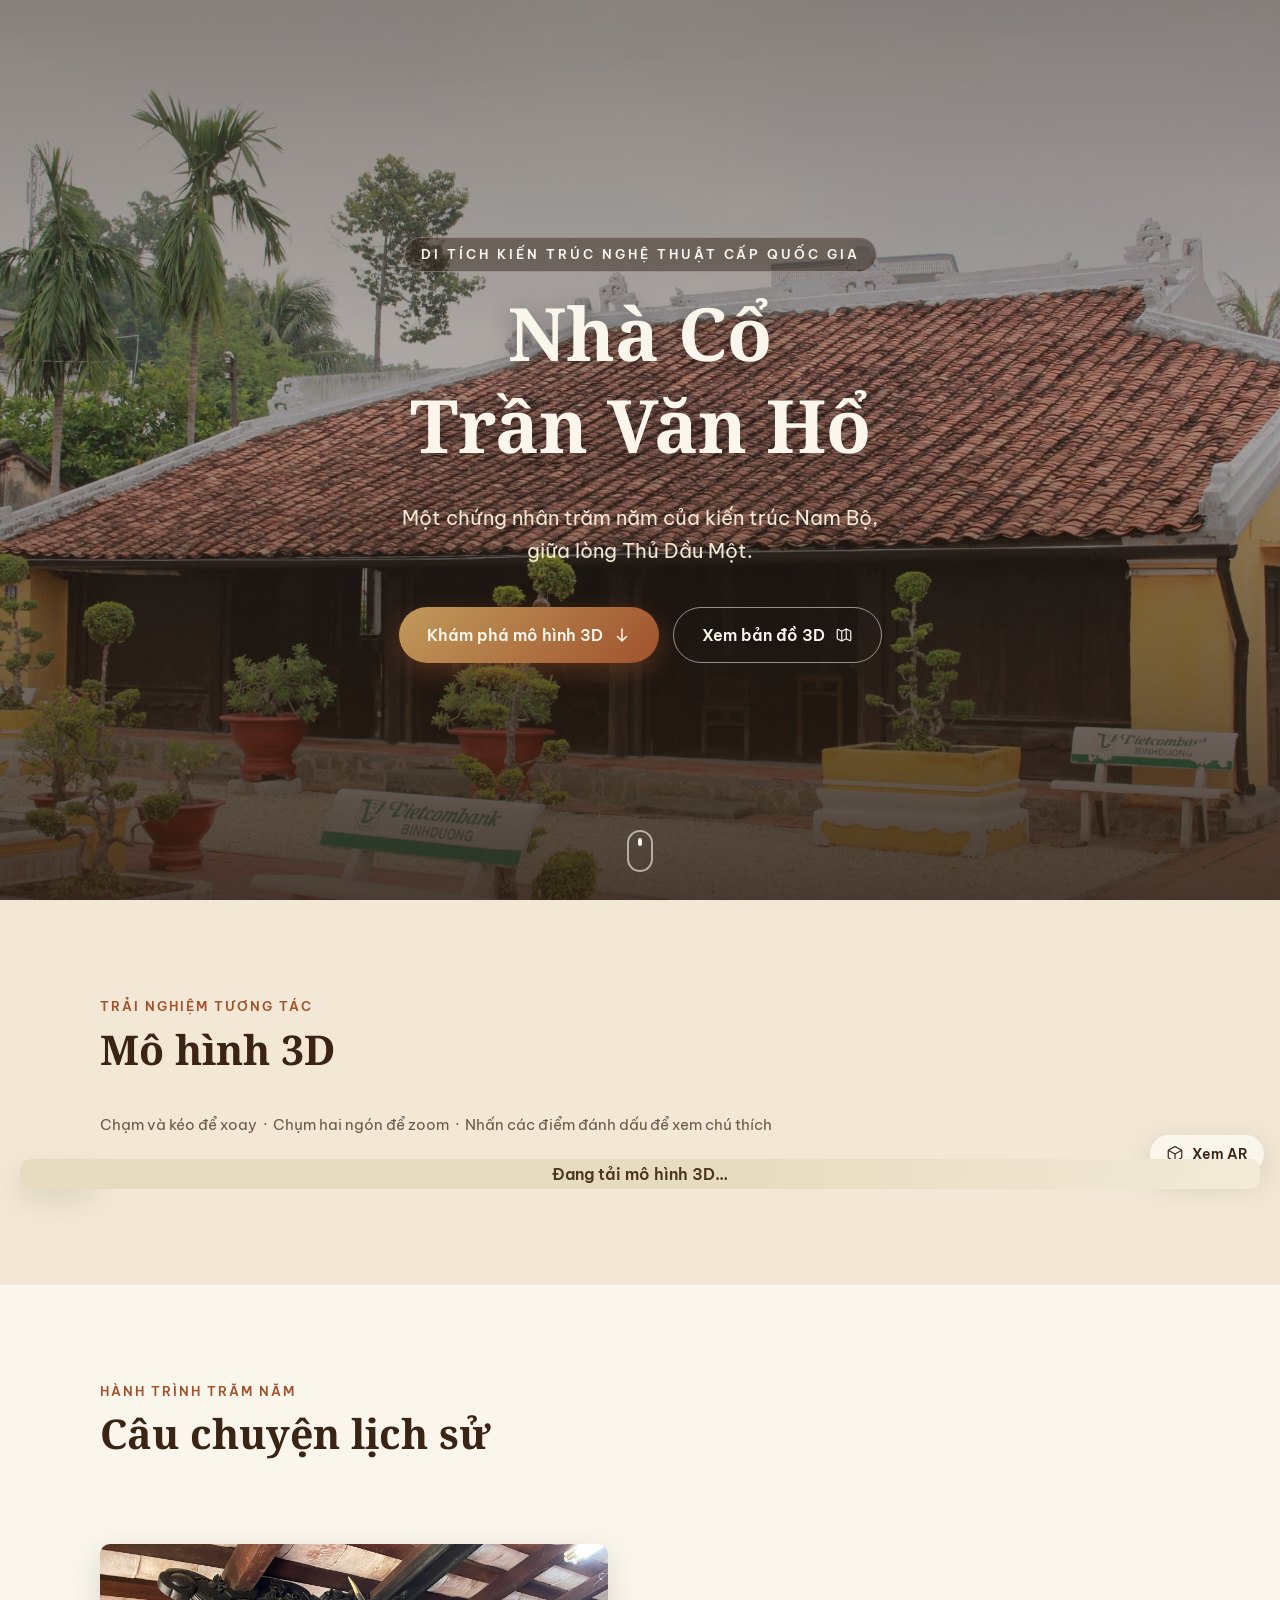
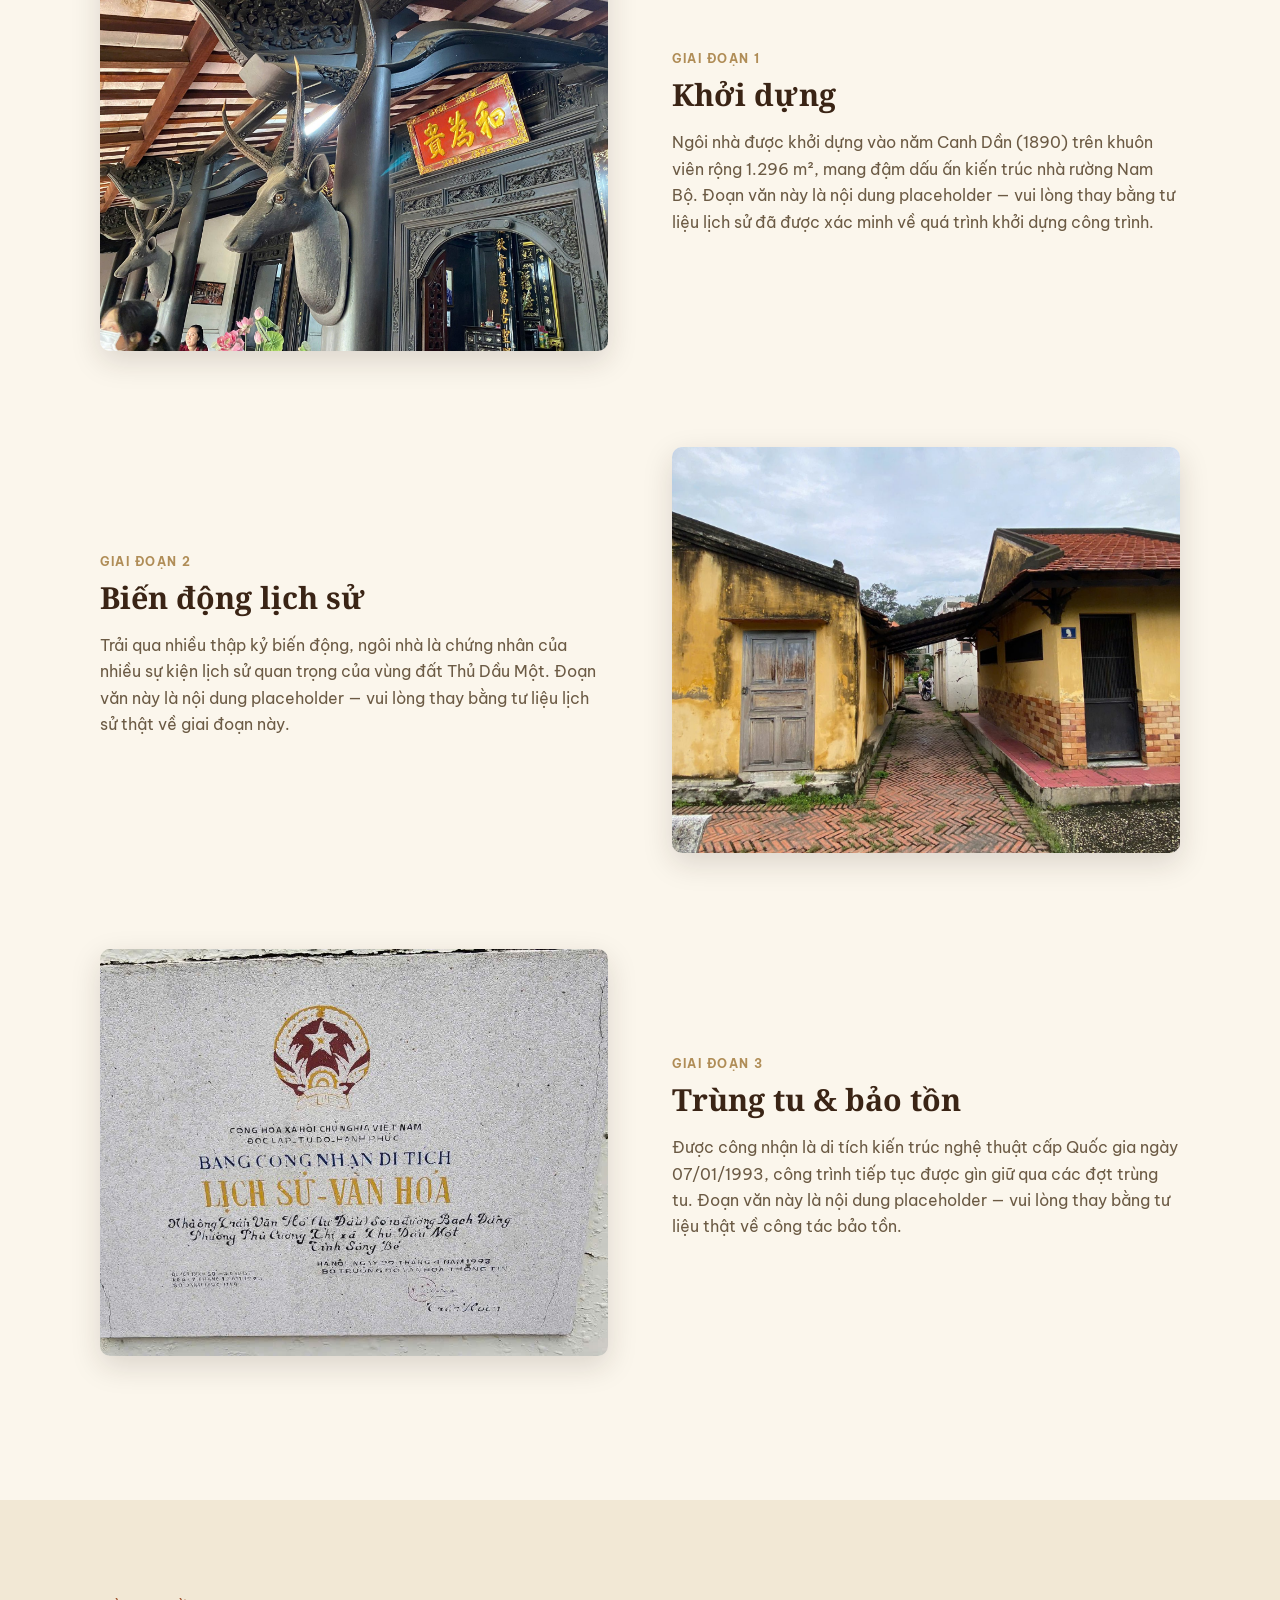
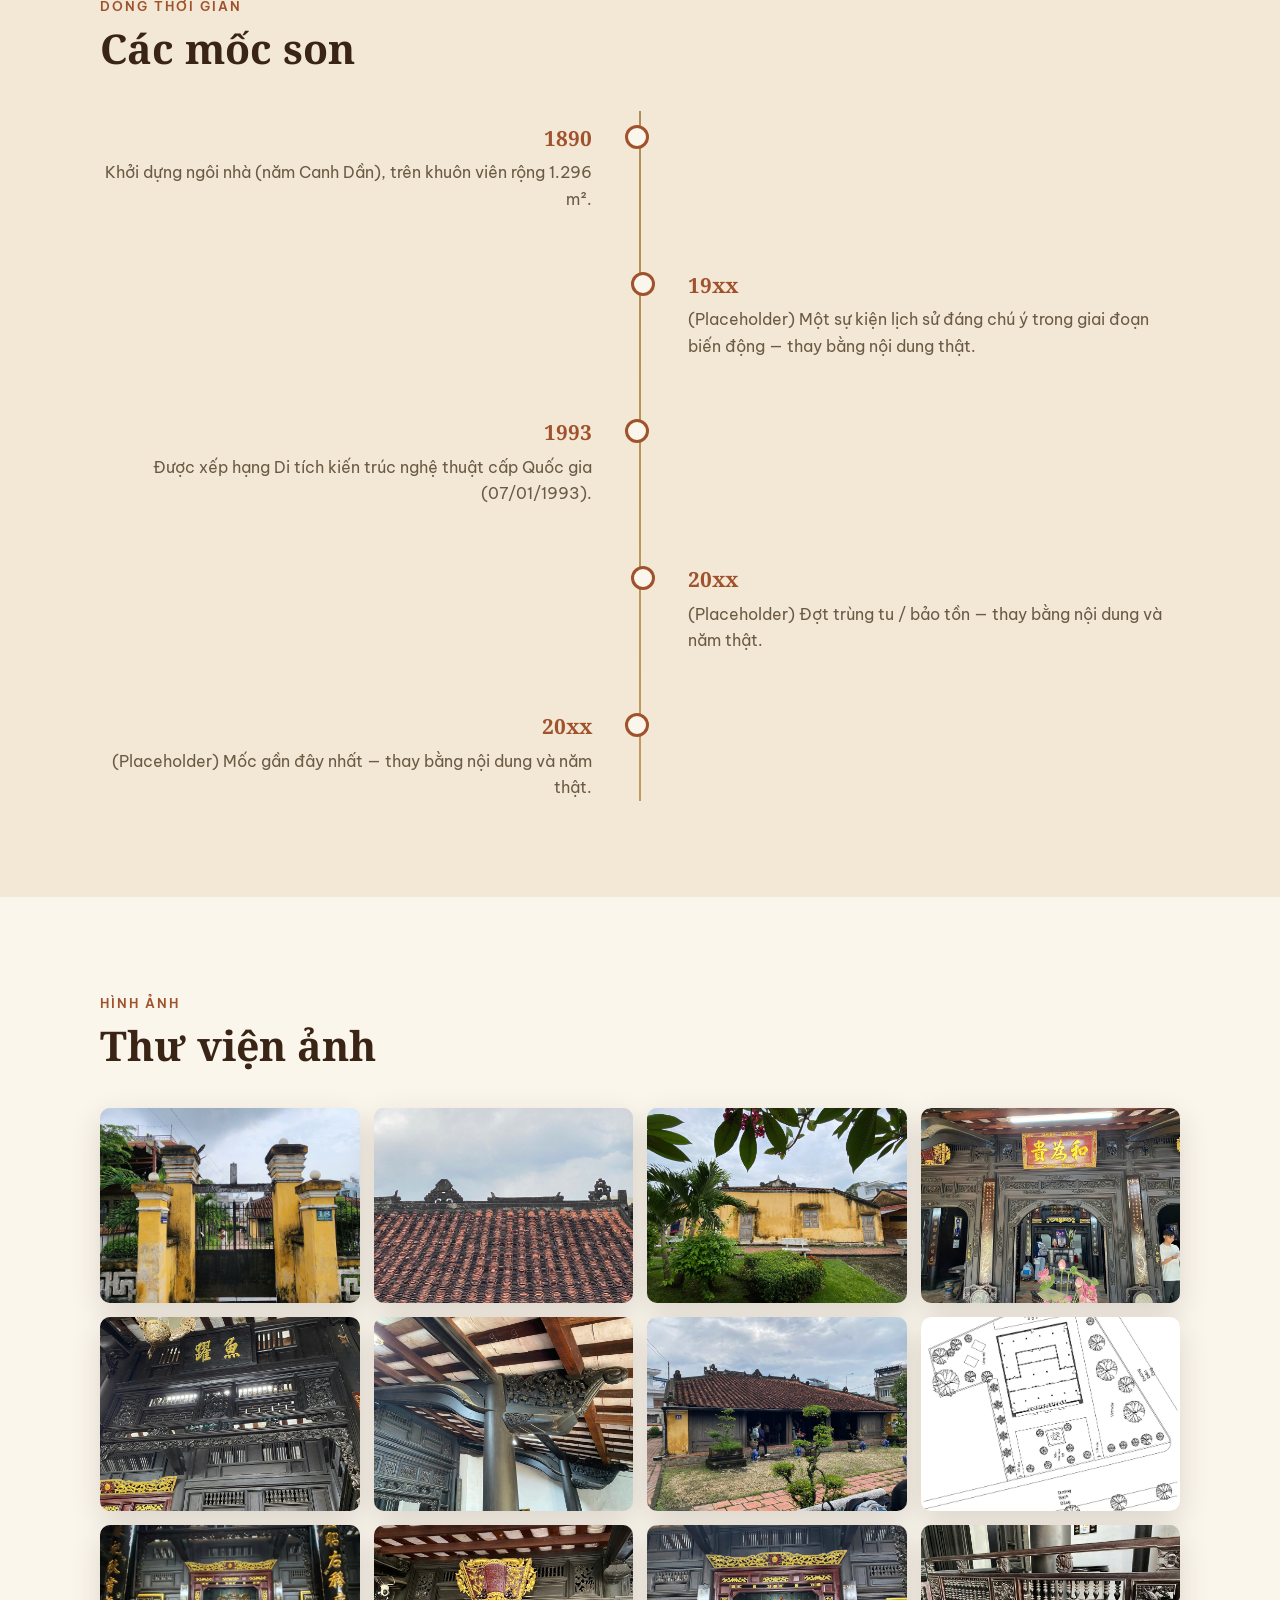
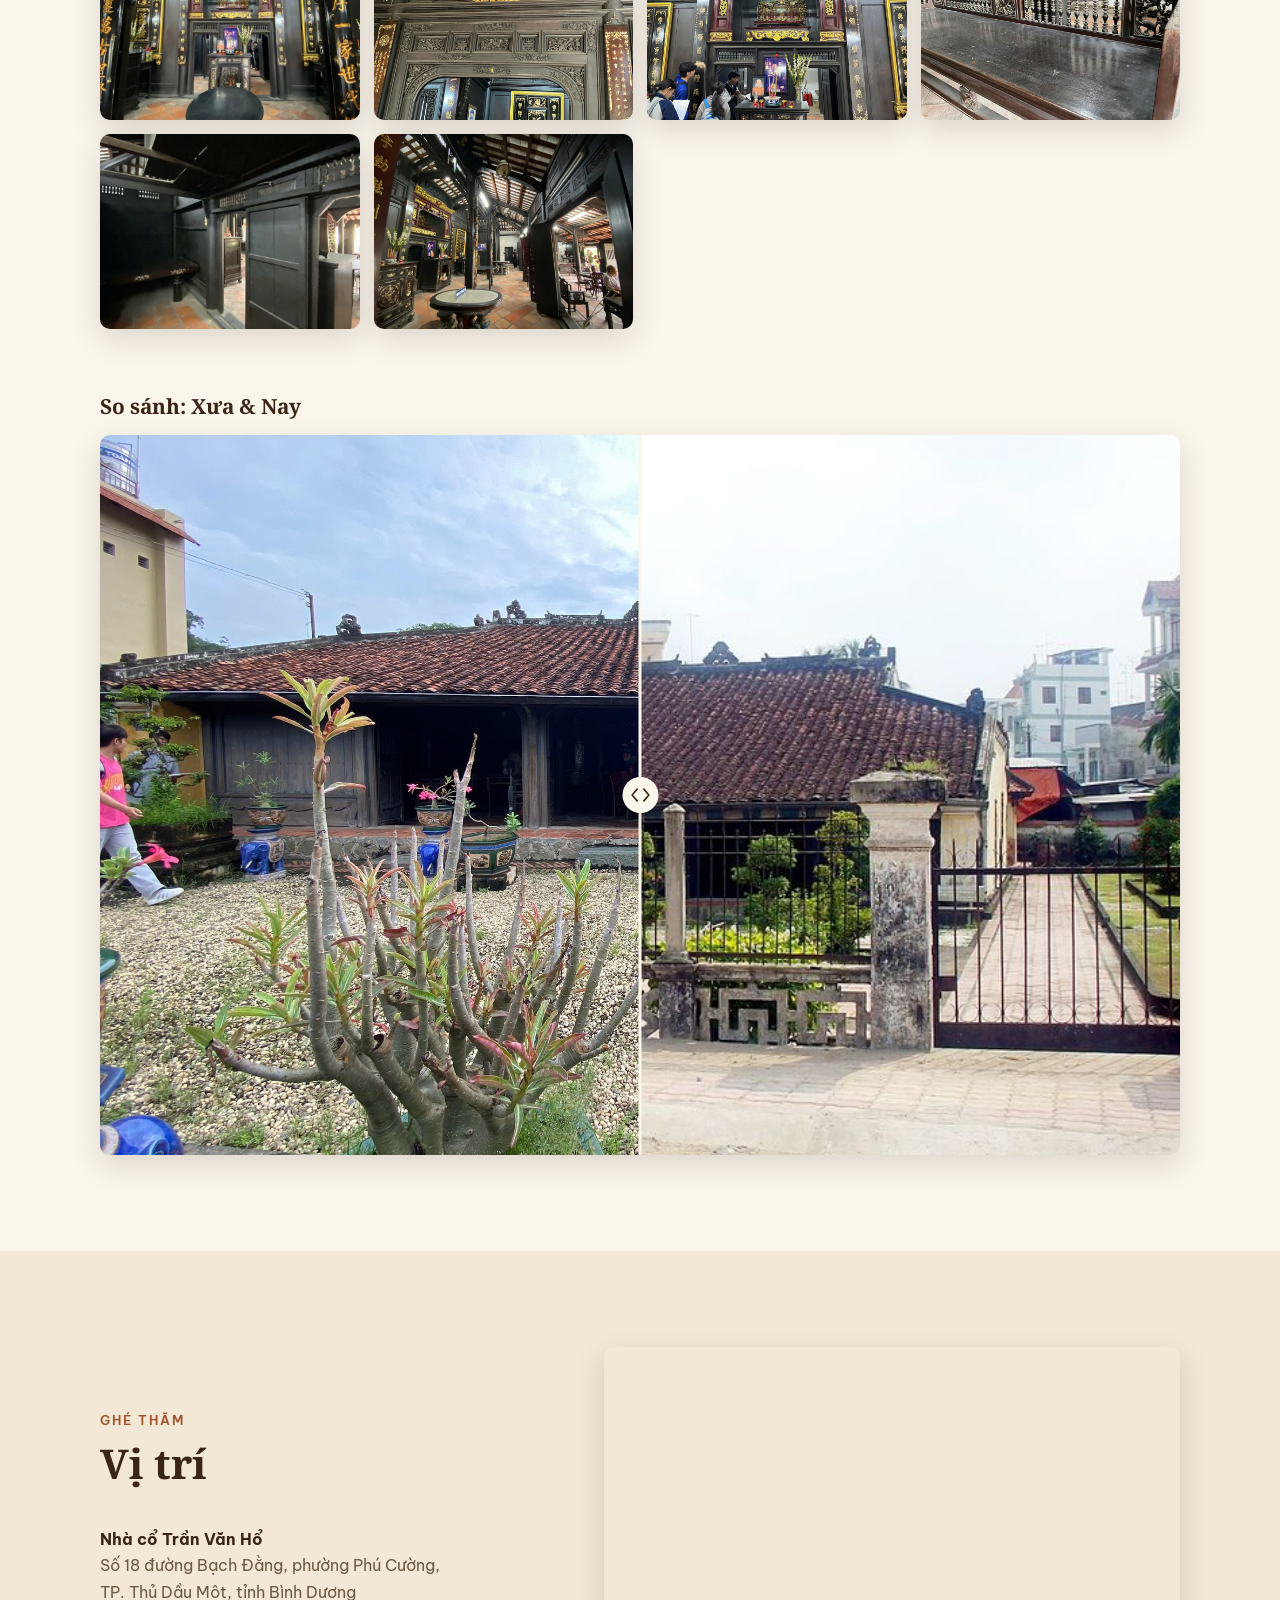
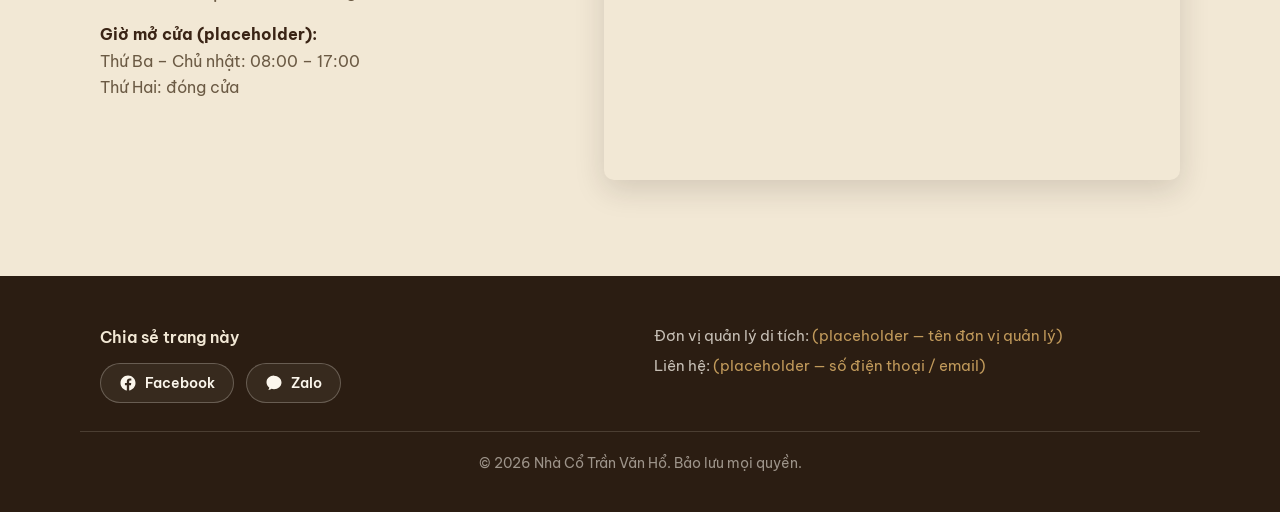
==== index.html @ 41ceac45 "Add Nhà Cổ Trần Văn Hổ 3D site: storytelling page + gxu-campus-3d-style 3D map - index.html: existin" ====
<!DOCTYPE html>
<html lang="vi">
<head>
<meta charset="UTF-8" />
<meta name="viewport" content="width=device-width, initial-scale=1.0, viewport-fit=cover" />
<title>Nhà Cổ Trần Văn Hổ — Di sản trăm năm</title>
<!-- TODO: viết lại mô tả SEO/OG cho đúng nội dung cuối cùng của trang -->
<meta name="description" content="Khám phá Nhà cổ ông Trần Văn Hổ qua mô hình 3D tương tác và hành trình lịch sử trăm năm." />
<meta property="og:title" content="Nhà Cổ Trần Văn Hổ — Di sản trăm năm" />
<meta property="og:description" content="Mô hình 3D tương tác và câu chuyện lịch sử của một di tích kiến trúc Nam Bộ." />
<!-- TODO: thay bằng ảnh chia sẻ (og:image) thật khi có -->

<link rel="preconnect" href="https://fonts.googleapis.com" />
<link rel="preconnect" href="https://fonts.gstatic.com" crossorigin />
<link href="https://fonts.googleapis.com/css2?family=Noto+Serif:wght@500;600;700&family=Be+Vietnam+Pro:wght@400;500;600;700&display=swap" rel="stylesheet" />

<link rel="stylesheet" href="https://unpkg.com/aos@2.3.4/dist/aos.css" />
<link rel="stylesheet" href="style.css" />
</head>
<body>

<!-- ============ 1. HERO ============ -->
<header class="hero" id="hero">
  <div class="hero__bg" style="background-image:url('assets/hero-bg.jpg')"></div>
  <div class="hero__overlay"></div>
  <div class="hero__content">
    <p class="hero__eyebrow">Di tích kiến trúc nghệ thuật cấp Quốc gia</p>
    <!-- Tên công trình: đã xác nhận theo hồ sơ (binhduong.gov.vn) -->
    <h1 class="hero__title">Nhà Cổ<br />Trần Văn Hổ</h1>
    <!-- TODO: thay bằng tagline chính thức, 1 câu ngắn -->
    <p class="hero__tagline">Một chứng nhân trăm năm của kiến trúc Nam Bộ,<br />giữa lòng Thủ Dầu Một.</p>
    <div class="hero__cta-row">
      <a href="#model-section" class="btn btn--primary hero__cta">
        <span>Khám phá mô hình 3D</span>
        <svg width="18" height="18" viewBox="0 0 24 24" fill="none" aria-hidden="true"><path d="M12 4v16m0 0l-6-6m6 6l6-6" stroke="currentColor" stroke-width="2" stroke-linecap="round" stroke-linejoin="round" /></svg>
      </a>
      <a href="map.html" class="btn btn--outline hero__cta">
        <span>Xem bản đồ 3D</span>
        <svg width="18" height="18" viewBox="0 0 24 24" fill="none" aria-hidden="true"><path d="M9 20l-5.447-2.724A1 1 0 013 16.382V5.618a1 1 0 011.447-.894L9 7m0 13l6-3m-6 3V7m6 10l4.553 2.276A1 1 0 0021 18.382V7.618a1 1 0 00-.553-.894L15 4m0 13V4m0 0L9 7" stroke="currentColor" stroke-width="1.6" stroke-linecap="round" stroke-linejoin="round" /></svg>
      </a>
    </div>
  </div>
  <a href="#model-section" class="hero__scroll-hint" aria-label="Cuộn xuống">
    <span></span>
  </a>
</header>

<!-- ============ 2. MÔ HÌNH 3D TƯƠNG TÁC ============ -->
<section class="section model-section" id="model-section">
  <div class="container">
    <p class="section__eyebrow" data-aos="fade-up">Trải nghiệm tương tác</p>
    <h2 class="section__title" data-aos="fade-up">Mô hình 3D</h2>
    <p class="model-section__hint" data-aos="fade-up">
      Chạm và kéo để xoay &nbsp;·&nbsp; Chụm hai ngón để zoom &nbsp;·&nbsp; Nhấn các điểm đánh dấu để xem chú thích
    </p>
  </div>

  <div class="model-viewer-wrap" data-aos="fade-up">
    <model-viewer
      id="house-model"
      class="model-viewer"
      src="3DNhaCo.glb"
      alt="Mô hình 3D Nhà cổ Trần Văn Hổ"
      camera-controls
      touch-action="pan-y"
      auto-rotate
      auto-rotate-delay="1500"
      rotation-per-second="12deg"
      interaction-prompt="none"
      shadow-intensity="1"
      exposure="1"
      ar
      ar-modes="webxr scene-viewer quick-look"
      ar-scale="auto"
      camera-orbit="35deg 70deg auto"
      min-camera-orbit="auto 10deg auto"
      max-camera-orbit="auto 100deg auto"
    >
      <!-- Nút AR hiện sẵn của model-viewer -->
      <button slot="ar-button" class="ar-button">
        <svg width="18" height="18" viewBox="0 0 24 24" fill="none" aria-hidden="true"><path d="M12 2l9 5v10l-9 5-9-5V7l9-5z" stroke="currentColor" stroke-width="1.6" stroke-linejoin="round" /><path d="M3 7l9 5 9-5M12 22V12" stroke="currentColor" stroke-width="1.6" stroke-linejoin="round" /></svg>
        Xem AR
      </button>

      <!--
        HOTSPOT MẪU — dữ liệu placeholder, có thể thêm/bớt/sửa thoải mái.
        data-position / data-normal: toạ độ (x y z, đơn vị mét) đã ước lượng lại cho
        khớp với mô hình 3DNhaCo.glb hiện tại (cổng + nhà + sân vườn, gốc toạ độ giữ
        nguyên như khi xuất từ NHA ONG TRAN VAN HO.obj). Vẫn chỉ là ước lượng theo mắt
        thường — TODO: mở site, bấm thử từng hotspot, tinh chỉnh lại vài chục cm nếu
        chưa nằm đúng ngay trên cổng/mái/sân.
        Nội dung chú thích trong mỗi <div class="hotspot-annotation"> vẫn là placeholder.
      -->
      <button class="hotspot" slot="hotspot-1" data-position="6m 2.4m 1m" data-normal="0m 0.3m 1m" data-visibility-attribute="visible" aria-label="Điểm đánh dấu: Cổng chính">
        <span class="hotspot__dot"></span>
        <div class="hotspot-annotation">
          <strong>Cổng chính</strong>
          <p><!-- TODO: thay nội dung lịch sử/kiến trúc thật cho hotspot này -->Nội dung placeholder — mô tả về cổng chính sẽ được cập nhật tại đây.</p>
        </div>
      </button>

      <button class="hotspot" slot="hotspot-2" data-position="22m 5.3m -20m" data-normal="0m 1m 0m" data-visibility-attribute="visible" aria-label="Điểm đánh dấu: Mái ngói">
        <span class="hotspot__dot"></span>
        <div class="hotspot-annotation">
          <strong>Mái ngói</strong>
          <p><!-- TODO: thay nội dung lịch sử/kiến trúc thật cho hotspot này -->Nội dung placeholder — mô tả về kết cấu mái ngói sẽ được cập nhật tại đây.</p>
        </div>
      </button>

      <button class="hotspot" slot="hotspot-3" data-position="16m 0.3m -6m" data-normal="0m 1m 0m" data-visibility-attribute="visible" aria-label="Điểm đánh dấu: Sân trong">
        <span class="hotspot__dot"></span>
        <div class="hotspot-annotation">
          <strong>Sân trong</strong>
          <p><!-- TODO: thay nội dung lịch sử/kiến trúc thật cho hotspot này -->Nội dung placeholder — mô tả về sân trong sẽ được cập nhật tại đây.</p>
        </div>
      </button>
    </model-viewer>

    <!-- Loading skeleton, ẩn đi khi model-viewer bắn sự kiện 'load' (xử lý trong script.js) -->
    <div class="model-skeleton" id="model-skeleton" aria-hidden="true">
      <div class="model-skeleton__shimmer"></div>
      <p class="model-skeleton__label">Đang tải mô hình 3D…</p>
    </div>
  </div>
</section>

<!-- ============ 3. CÂU CHUYỆN LỊCH SỬ ============ -->
<section class="section story-section" id="story">
  <div class="container">
    <p class="section__eyebrow" data-aos="fade-up">Hành trình trăm năm</p>
    <h2 class="section__title" data-aos="fade-up">Câu chuyện lịch sử</h2>
  </div>

  <div class="story-block container" data-aos="fade-right">
    <div class="story-block__media">
      <img src="assets/story-1.jpg" alt="Chi tiết chạm khắc gỗ cổ và kết cấu mái trong nhà" loading="lazy" />
    </div>
    <div class="story-block__text">
      <span class="story-block__tag">Giai đoạn 1</span>
      <h3>Khởi dựng</h3>
      <!-- TODO: thay bằng nội dung lịch sử thật (năm khởi công, người xây dựng, bối cảnh...) -->
      <p>
        Ngôi nhà được khởi dựng vào năm Canh Dần (1890) trên khuôn viên rộng 1.296 m²,
        mang đậm dấu ấn kiến trúc nhà rường Nam Bộ. Đoạn văn này là nội dung placeholder —
        vui lòng thay bằng tư liệu lịch sử đã được xác minh về quá trình khởi dựng công trình.
      </p>
    </div>
  </div>

  <div class="story-block story-block--reverse container" data-aos="fade-left">
    <div class="story-block__media">
      <img src="assets/story-2.jpg" alt="Dấu vết thời gian trên tường và lối đi cũ của công trình" loading="lazy" />
    </div>
    <div class="story-block__text">
      <span class="story-block__tag">Giai đoạn 2</span>
      <h3>Biến động lịch sử</h3>
      <!-- TODO: thay bằng nội dung lịch sử thật (chiến tranh, đổi chủ, hư hại...) -->
      <p>
        Trải qua nhiều thập kỷ biến động, ngôi nhà là chứng nhân của nhiều sự kiện lịch sử
        quan trọng của vùng đất Thủ Dầu Một. Đoạn văn này là nội dung placeholder — vui lòng
        thay bằng tư liệu lịch sử thật về giai đoạn này.
      </p>
    </div>
  </div>

  <div class="story-block container" data-aos="fade-right">
    <div class="story-block__media">
      <img src="assets/story-3.jpg" alt="Bảng công nhận Di tích kiến trúc nghệ thuật cấp Quốc gia" loading="lazy" />
    </div>
    <div class="story-block__text">
      <span class="story-block__tag">Giai đoạn 3</span>
      <h3>Trùng tu &amp; bảo tồn</h3>
      <!-- TODO: thay bằng nội dung lịch sử thật (năm xếp hạng di tích, các đợt trùng tu...) -->
      <p>
        Được công nhận là di tích kiến trúc nghệ thuật cấp Quốc gia ngày 07/01/1993, công
        trình tiếp tục được gìn giữ qua các đợt trùng tu. Đoạn văn này là nội dung
        placeholder — vui lòng thay bằng tư liệu thật về công tác bảo tồn.
      </p>
    </div>
  </div>
</section>

<!-- ============ 4. TIMELINE ============ -->
<section class="section timeline-section" id="timeline">
  <div class="container">
    <p class="section__eyebrow" data-aos="fade-up">Dòng thời gian</p>
    <h2 class="section__title" data-aos="fade-up">Các mốc son</h2>
  </div>
  <!-- Nội dung được render động từ mảng TIMELINE_DATA trong script.js -->
  <div class="timeline container" id="timeline-list"></div>
</section>

<!-- ============ 5. THƯ VIỆN ẢNH ============ -->
<section class="section gallery-section" id="gallery">
  <div class="container">
    <p class="section__eyebrow" data-aos="fade-up">Hình ảnh</p>
    <h2 class="section__title" data-aos="fade-up">Thư viện ảnh</h2>

    <div class="gallery-grid" id="gallery-grid" data-aos="fade-up">
      <button class="gallery-item" data-full="assets/gallery-1.jpg"><img src="assets/gallery-1.jpg" alt="Cổng chính, số nhà 18 đường Bạch Đằng" loading="lazy" /></button>
      <button class="gallery-item" data-full="assets/gallery-2.jpg"><img src="assets/gallery-2.jpg" alt="Mái ngói và hoa văn đầu đao" loading="lazy" /></button>
      <button class="gallery-item" data-full="assets/gallery-3.jpg"><img src="assets/gallery-3.jpg" alt="Sân trong và mặt hông ngôi nhà" loading="lazy" /></button>
      <button class="gallery-item" data-full="assets/gallery-4.jpg"><img src="assets/gallery-4.jpg" alt="Cửa vào gian thờ chạm khắc gỗ" loading="lazy" /></button>
      <button class="gallery-item" data-full="assets/gallery-5.jpg"><img src="assets/gallery-5.jpg" alt="Chi tiết chạm khắc và hoành phi" loading="lazy" /></button>
      <button class="gallery-item" data-full="assets/gallery-6.jpg"><img src="assets/gallery-6.jpg" alt="Cột và kèo gỗ chạm khắc" loading="lazy" /></button>
      <button class="gallery-item" data-full="assets/gallery-7.jpg"><img src="assets/gallery-7.jpg" alt="Toàn cảnh mặt tiền công trình" loading="lazy" /></button>
      <button class="gallery-item" data-full="assets/gallery-8.jpg"><img src="assets/gallery-8.jpg" alt="Bản vẽ phục dựng mặt bằng khuôn viên" loading="lazy" /></button>
      <button class="gallery-item" data-full="assets/gallery-9.jpg"><img src="assets/gallery-9.jpg" alt="Bàn thờ chính tại gian thờ" loading="lazy" /></button>
      <button class="gallery-item" data-full="assets/gallery-10.jpg"><img src="assets/gallery-10.jpg" alt="Hoành phi sơn son thếp vàng" loading="lazy" /></button>
      <button class="gallery-item" data-full="assets/gallery-11.jpg"><img src="assets/gallery-11.jpg" alt="Không gian thờ cúng trong nhà" loading="lazy" /></button>
      <button class="gallery-item" data-full="assets/gallery-12.jpg"><img src="assets/gallery-12.jpg" alt="Phản gỗ chạm khắc tại gian tiếp khách" loading="lazy" /></button>
      <button class="gallery-item" data-full="assets/gallery-13.jpg"><img src="assets/gallery-13.jpg" alt="Vách ngăn gỗ khu buồng ngủ" loading="lazy" /></button>
      <button class="gallery-item" data-full="assets/gallery-14.jpg"><img src="assets/gallery-14.jpg" alt="Không gian sinh hoạt gia đình" loading="lazy" /></button>
    </div>

    <!-- Ảnh xưa: chụp từ cổng ngoài đường; ảnh nay: chụp từ trong sân — không cùng góc,
         nhưng để ảnh thật thay vì placeholder. TODO: chụp lại ảnh "nay" đúng góc với ảnh "xưa"
         nếu muốn hiệu ứng so sánh chuẩn hơn. -->
    <div class="compare" data-aos="fade-up">
      <h3 class="compare__title">So sánh: Xưa &amp; Nay</h3>
      <div class="compare__frame" id="compare-frame">
        <img class="compare__img compare__img--before" src="assets/compare-old.jpg" alt="Ảnh nhà cổ Trần Văn Hổ chụp từ cổng ngoài đường" />
        <div class="compare__after" id="compare-after">
          <img class="compare__img compare__img--after" src="assets/compare-new.jpg" alt="Ảnh hiện trạng chụp từ trong sân" />
        </div>
        <input type="range" min="0" max="100" value="50" class="compare__range" id="compare-range" aria-label="Kéo để so sánh ảnh xưa và nay" />
        <div class="compare__handle" id="compare-handle" aria-hidden="true">
          <svg width="16" height="16" viewBox="0 0 24 24" fill="none"><path d="M8 5l-6 7 6 7M16 5l6 7-6 7" stroke="currentColor" stroke-width="2" stroke-linecap="round" stroke-linejoin="round" /></svg>
        </div>
      </div>
    </div>
  </div>
</section>

<!-- Lightbox cho thư viện ảnh -->
<div class="lightbox" id="lightbox" aria-hidden="true">
  <button class="lightbox__close" id="lightbox-close" aria-label="Đóng">&times;</button>
  <button class="lightbox__nav lightbox__nav--prev" id="lightbox-prev" aria-label="Ảnh trước">&#10094;</button>
  <img class="lightbox__img" id="lightbox-img" src="" alt="" />
  <button class="lightbox__nav lightbox__nav--next" id="lightbox-next" aria-label="Ảnh sau">&#10095;</button>
</div>

<!-- ============ 6. VỊ TRÍ ============ -->
<section class="section location-section" id="location">
  <div class="container location-grid">
    <div data-aos="fade-right">
      <p class="section__eyebrow">Ghé thăm</p>
      <h2 class="section__title">Vị trí</h2>
      <!-- Địa chỉ theo hồ sơ di tích (binhduong.gov.vn); toạ độ bản đồ bên dưới là ước lượng -->
      <p class="location-address">
        <strong>Nhà cổ Trần Văn Hổ</strong><br />
        Số 18 đường Bạch Đằng, phường Phú Cường,<br />
        TP. Thủ Dầu Một, tỉnh Bình Dương
      </p>
      <!-- TODO: thay giờ mở cửa placeholder bằng thông tin thật -->
      <p class="location-hours">
        <strong>Giờ mở cửa (placeholder):</strong><br />
        Thứ Ba – Chủ nhật: 08:00 – 17:00<br />
        Thứ Hai: đóng cửa
      </p>
    </div>
    <div class="location-map" data-aos="fade-left">
      <!--
        TODO: toạ độ dưới đây chỉ là ước lượng theo địa chỉ (xem 3D_NhaCo/derived/NOTES.md).
        Thay bằng toạ độ chính xác (ví dụ lấy từ Google Maps: nhấp chuột phải trên bản đồ
        tại đúng vị trí công trình → sao chép toạ độ), rồi cập nhật lại src bên dưới.
      -->
      <iframe
        title="Bản đồ vị trí Nhà cổ Trần Văn Hổ"
        src="https://www.google.com/maps?q=S%E1%BB%91%2018%20%C4%91%C6%B0%E1%BB%9Dng%20B%E1%BA%A1ch%20%C4%90%E1%BA%B1ng%2C%20ph%C6%B0%E1%BB%9Dng%20Ph%C3%BA%20C%C6%B0%E1%BB%9Dng%2C%20Th%E1%BB%A7%20D%E1%BA%A7u%20M%E1%BB%99t%2C%20B%C3%ACnh%20D%C6%B0%C6%A1ng&output=embed"
        loading="lazy"
        referrerpolicy="no-referrer-when-downgrade"
      ></iframe>
    </div>
  </div>
</section>

<!-- ============ 7. FOOTER / CHIA SẺ ============ -->
<footer class="footer">
  <div class="container footer__grid">
    <div class="footer__share">
      <p class="footer__share-label">Chia sẻ trang này</p>
      <div class="share-buttons">
        <button class="share-btn share-btn--fb" id="share-fb" aria-label="Chia sẻ lên Facebook">
          <svg width="18" height="18" viewBox="0 0 24 24" fill="currentColor" aria-hidden="true"><path d="M22 12.06C22 6.5 17.52 2 12 2S2 6.5 2 12.06C2 17.08 5.66 21.23 10.44 22v-7.03H7.9v-2.91h2.54V9.85c0-2.5 1.49-3.89 3.77-3.89 1.09 0 2.23.2 2.23.2v2.46h-1.26c-1.24 0-1.63.77-1.63 1.56v1.88h2.78l-.44 2.91h-2.34V22C18.34 21.23 22 17.08 22 12.06Z"/></svg>
          Facebook
        </button>
        <button class="share-btn share-btn--zalo" id="share-zalo" aria-label="Chia sẻ lên Zalo">
          <svg width="18" height="18" viewBox="0 0 24 24" fill="currentColor" aria-hidden="true"><path d="M12 2C6.48 2 2 6.03 2 11c0 2.8 1.44 5.3 3.7 6.97-.12.98-.46 2.24-1.42 3.53 0 0 2.24-.24 4.4-1.7.98.3 2.04.46 3.32.46 5.52 0 10-4.03 10-9s-4.48-9-10-9Z"/></svg>
          Zalo
        </button>
      </div>
    </div>

    <div class="footer__info">
      <!-- TODO: thay bằng thông tin đơn vị quản lý di tích thật -->
      <p class="footer__org">Đơn vị quản lý di tích: <em>(placeholder — tên đơn vị quản lý)</em></p>
      <p class="footer__org">Liên hệ: <em>(placeholder — số điện thoại / email)</em></p>
    </div>
  </div>
  <div class="container footer__bottom">
    <p>&copy; <span id="footer-year"></span> Nhà Cổ Trần Văn Hổ. Bảo lưu mọi quyền.</p>
  </div>
</footer>

<script type="module" src="https://cdn.jsdelivr.net/npm/@google/model-viewer/dist/model-viewer.min.js"></script>
<script src="https://unpkg.com/aos@2.3.4/dist/aos.js"></script>
<script src="script.js"></script>
</body>
</html>
---- style.css ----
/* =========================================================
   Nhà Cổ Trần Văn Hổ — storytelling site
   Tông màu ấm/cổ điển: nâu đất, vàng đồng, be.
   ========================================================= */

:root {
  /* Bảng màu ấm — TODO: tinh chỉnh nếu có bộ nhận diện thương hiệu riêng của di tích */
  --earth-900: #2b1d12;
  --earth-800: #3a2415;
  --earth-700: #4a341c;
  --earth-600: #6b3f24;
  --terracotta: #a0522d;
  --bronze: #b08d57;
  --bronze-light: #c19a5b;
  --beige: #f2e8d5;
  --beige-dark: #e8dcc0;
  --cream: #fbf6ec;

  --ink: var(--earth-900);
  --text-muted: #6b5a44;

  --font-heading: 'Noto Serif', Georgia, 'Times New Roman', serif;
  --font-body: 'Be Vietnam Pro', 'Segoe UI', Arial, sans-serif;

  --container-w: 1120px;
  --radius: 10px;
  --shadow-soft: 0 10px 30px rgba(43, 29, 18, 0.15);
  --transition: 0.35s cubic-bezier(0.22, 1, 0.36, 1);
}

* {
  box-sizing: border-box;
}

html {
  scroll-behavior: smooth;
}

body {
  margin: 0;
  font-family: var(--font-body);
  color: var(--ink);
  background: var(--cream);
  line-height: 1.65;
  -webkit-font-smoothing: antialiased;
  overflow-x: hidden;
}

img {
  max-width: 100%;
  display: block;
}

h1, h2, h3, h4 {
  font-family: var(--font-heading);
  color: var(--earth-800);
  margin: 0 0 0.5em;
  line-height: 1.25;
}

p {
  margin: 0 0 1em;
}

a {
  color: inherit;
}

.container {
  width: 100%;
  max-width: var(--container-w);
  margin-inline: auto;
  padding-inline: 20px;
}

.section {
  padding-block: clamp(48px, 8vw, 96px);
}

.section__eyebrow {
  font-family: var(--font-body);
  text-transform: uppercase;
  letter-spacing: 2px;
  font-size: 0.8rem;
  font-weight: 600;
  color: var(--terracotta);
  margin-bottom: 0.5em;
}

.section__title {
  font-size: clamp(1.8rem, 3.2vw, 2.6rem);
  margin-bottom: 0.9em;
}

/* ---------- Buttons ---------- */
.btn {
  display: inline-flex;
  align-items: center;
  gap: 10px;
  padding: 14px 28px;
  border-radius: 999px;
  font-family: var(--font-body);
  font-weight: 600;
  font-size: 1rem;
  text-decoration: none;
  border: none;
  cursor: pointer;
  transition: transform var(--transition), box-shadow var(--transition), background var(--transition);
}

.btn--primary {
  background: linear-gradient(135deg, var(--bronze-light), var(--terracotta));
  color: var(--cream);
  box-shadow: 0 8px 24px rgba(160, 82, 45, 0.4);
}

.btn--primary:hover {
  transform: translateY(-2px);
  box-shadow: 0 12px 30px rgba(160, 82, 45, 0.5);
}

.btn--primary svg {
  transition: transform var(--transition);
}

.btn--primary:hover svg {
  transform: translateY(2px);
}

.btn--outline {
  background: transparent;
  color: var(--cream);
  border: 1.5px solid rgba(251, 246, 236, 0.55);
}

.btn--outline:hover {
  background: rgba(251, 246, 236, 0.12);
  border-color: var(--cream);
  transform: translateY(-2px);
}

.hero__cta-row {
  display: flex;
  flex-wrap: wrap;
  gap: 14px;
  justify-content: center;
}

/* ============ 1. HERO ============ */
.hero {
  position: relative;
  min-height: 100svh;
  display: flex;
  align-items: center;
  justify-content: center;
  overflow: hidden;
  color: var(--cream);
}

.hero__bg {
  position: absolute;
  inset: 0;
  background-size: cover;
  background-position: center;
  transform: scale(1.05);
}

.hero__overlay {
  position: absolute;
  inset: 0;
  background: linear-gradient(180deg, rgba(43, 29, 18, 0.55) 0%, rgba(43, 29, 18, 0.35) 45%, rgba(43, 29, 18, 0.85) 100%);
}

.hero__content {
  position: relative;
  z-index: 1;
  text-align: center;
  padding: 24px;
  max-width: 780px;
}

.hero__eyebrow {
  display: inline-block;
  text-transform: uppercase;
  letter-spacing: 3px;
  font-size: 0.8rem;
  font-weight: 600;
  color: var(--cream);
  background: rgba(43, 29, 18, 0.45);
  border: 1px solid rgba(251, 246, 236, 0.3);
  padding: 6px 16px;
  border-radius: 999px;
  margin-bottom: 1.2em;
}

.hero__title {
  color: var(--cream);
  font-size: clamp(2.6rem, 7vw, 4.6rem);
  text-shadow: 0 4px 24px rgba(0, 0, 0, 0.35);
  margin-bottom: 0.4em;
}

.hero__tagline {
  font-size: clamp(1rem, 2vw, 1.25rem);
  color: var(--beige);
  max-width: 560px;
  margin-inline: auto;
  margin-bottom: 2em;
}

.hero__scroll-hint {
  position: absolute;
  bottom: 28px;
  left: 50%;
  transform: translateX(-50%);
  width: 26px;
  height: 42px;
  border: 2px solid rgba(251, 246, 236, 0.6);
  border-radius: 999px;
  z-index: 1;
}

.hero__scroll-hint span {
  position: absolute;
  top: 6px;
  left: 50%;
  width: 4px;
  height: 8px;
  margin-left: -2px;
  background: var(--cream);
  border-radius: 999px;
  animation: scrollHint 1.6s ease infinite;
}

@keyframes scrollHint {
  0% { transform: translateY(0); opacity: 1; }
  70% { transform: translateY(14px); opacity: 0; }
  100% { transform: translateY(14px); opacity: 0; }
}

/* ============ 2. MODEL VIEWER ============ */
.model-section {
  background: var(--beige);
}

.model-section__hint {
  color: var(--text-muted);
  font-size: 0.95rem;
  margin-bottom: 1.5em;
}

.model-viewer-wrap {
  position: relative;
  width: 100%;
  max-width: 1400px;
  margin-inline: auto;
  padding-inline: 20px;
}

model-viewer.model-viewer {
  width: 100%;
  height: clamp(360px, 62vw, 640px);
  background-color: var(--beige-dark);
  border-radius: var(--radius);
  box-shadow: var(--shadow-soft);
  --poster-color: transparent;
}

.ar-button {
  position: absolute;
  bottom: 16px;
  right: 16px;
  display: inline-flex;
  align-items: center;
  gap: 8px;
  padding: 10px 16px;
  background: var(--cream);
  color: var(--earth-800);
  border: none;
  border-radius: 999px;
  font-family: var(--font-body);
  font-weight: 600;
  font-size: 0.85rem;
  box-shadow: var(--shadow-soft);
  cursor: pointer;
}

/* Hotspots */
.hotspot {
  position: relative;
  width: 22px;
  height: 22px;
  border: none;
  padding: 0;
  background: transparent;
  cursor: pointer;
}

.hotspot__dot {
  position: absolute;
  inset: 0;
  border-radius: 50%;
  background: var(--terracotta);
  border: 2px solid var(--cream);
  box-shadow: 0 0 0 rgba(160, 82, 45, 0.6);
  animation: hotspotPulse 2.2s ease-in-out infinite;
}

@keyframes hotspotPulse {
  0% { box-shadow: 0 0 0 0 rgba(160, 82, 45, 0.55); }
  70% { box-shadow: 0 0 0 14px rgba(160, 82, 45, 0); }
  100% { box-shadow: 0 0 0 0 rgba(160, 82, 45, 0); }
}

.hotspot-annotation {
  position: absolute;
  bottom: calc(100% + 12px);
  left: 50%;
  transform: translateX(-50%) translateY(6px);
  width: max-content;
  max-width: 220px;
  background: var(--cream);
  color: var(--ink);
  padding: 12px 14px;
  border-radius: 8px;
  box-shadow: var(--shadow-soft);
  font-size: 0.85rem;
  text-align: left;
  opacity: 0;
  pointer-events: none;
  transition: opacity var(--transition), transform var(--transition);
}

.hotspot-annotation strong {
  display: block;
  font-family: var(--font-heading);
  color: var(--terracotta);
  margin-bottom: 4px;
}

.hotspot-annotation p {
  margin: 0;
}

.hotspot.is-active .hotspot-annotation {
  opacity: 1;
  transform: translateX(-50%) translateY(0);
  pointer-events: auto;
}

.hotspot.is-active .hotspot__dot {
  background: var(--earth-800);
}

/* Loading skeleton */
.model-skeleton {
  position: absolute;
  inset: 0 20px;
  border-radius: var(--radius);
  background: var(--beige-dark);
  display: flex;
  flex-direction: column;
  align-items: center;
  justify-content: center;
  gap: 14px;
  overflow: hidden;
  transition: opacity 0.4s ease;
}

.model-skeleton.is-hidden {
  opacity: 0;
  pointer-events: none;
}

.model-skeleton__shimmer {
  position: absolute;
  inset: 0;
  background: linear-gradient(100deg, transparent 30%, rgba(251, 246, 236, 0.55) 50%, transparent 70%);
  background-size: 200% 100%;
  animation: shimmer 1.6s linear infinite;
}

@keyframes shimmer {
  0% { background-position: 150% 0; }
  100% { background-position: -50% 0; }
}

.model-skeleton__label {
  position: relative;
  color: var(--earth-700);
  font-weight: 600;
  margin: 0;
}

/* ============ 3. STORY BLOCKS ============ */
.story-section {
  background: var(--cream);
}

.story-block {
  display: grid;
  grid-template-columns: 1fr 1fr;
  gap: clamp(24px, 5vw, 64px);
  align-items: center;
  padding-block: clamp(28px, 5vw, 48px);
}

.story-block__media img {
  border-radius: var(--radius);
  box-shadow: var(--shadow-soft);
  aspect-ratio: 5 / 4;
  object-fit: cover;
  width: 100%;
}

.story-block--reverse .story-block__media {
  order: 2;
}

.story-block__tag {
  display: inline-block;
  text-transform: uppercase;
  letter-spacing: 1.5px;
  font-size: 0.75rem;
  font-weight: 700;
  color: var(--bronze);
  margin-bottom: 0.6em;
}

.story-block__text h3 {
  font-size: clamp(1.4rem, 2.4vw, 1.9rem);
}

.story-block__text p {
  color: var(--text-muted);
}

/* ============ 4. TIMELINE ============ */
.timeline-section {
  background: var(--beige);
}

.timeline {
  position: relative;
  padding-top: 10px;
}

.timeline::before {
  content: '';
  position: absolute;
  left: 20px;
  top: 0;
  bottom: 0;
  width: 2px;
  background: linear-gradient(var(--bronze), var(--bronze-light));
}

.timeline-item {
  position: relative;
  padding-left: 56px;
  padding-bottom: 40px;
}

.timeline-item:last-child {
  padding-bottom: 0;
}

.timeline-item::before {
  content: '';
  position: absolute;
  left: 12px;
  top: 4px;
  width: 18px;
  height: 18px;
  border-radius: 50%;
  background: var(--cream);
  border: 3px solid var(--terracotta);
}

.timeline-item__year {
  font-family: var(--font-heading);
  font-weight: 700;
  color: var(--terracotta);
  font-size: 1.3rem;
  margin-bottom: 4px;
}

.timeline-item__event {
  color: var(--text-muted);
  margin: 0;
}

@media (min-width: 860px) {
  .timeline::before {
    left: 50%;
    transform: translateX(-1px);
  }

  .timeline-item {
    width: 50%;
    padding-left: 0;
    padding-bottom: 56px;
  }

  .timeline-item::before {
    left: auto;
  }

  .timeline-item:nth-child(odd) {
    padding-right: 48px;
    text-align: right;
    margin-left: 0;
  }

  .timeline-item:nth-child(odd)::before {
    right: -9px;
  }

  .timeline-item:nth-child(even) {
    margin-left: 50%;
    padding-left: 48px;
  }

  .timeline-item:nth-child(even)::before {
    left: -9px;
  }
}

/* ============ 5. GALLERY ============ */
.gallery-section {
  background: var(--cream);
}

.gallery-grid {
  display: grid;
  grid-template-columns: repeat(2, 1fr);
  gap: 14px;
  margin-bottom: clamp(40px, 6vw, 64px);
}

@media (min-width: 640px) {
  .gallery-grid {
    grid-template-columns: repeat(3, 1fr);
  }
}

@media (min-width: 960px) {
  .gallery-grid {
    grid-template-columns: repeat(4, 1fr);
  }
}

.gallery-item {
  padding: 0;
  border: none;
  border-radius: var(--radius);
  overflow: hidden;
  cursor: zoom-in;
  aspect-ratio: 4 / 3;
  background: var(--beige-dark);
  box-shadow: var(--shadow-soft);
}

.gallery-item img {
  width: 100%;
  height: 100%;
  object-fit: cover;
  transition: transform 0.5s ease;
}

.gallery-item:hover img {
  transform: scale(1.08);
}

/* Compare slider */
.compare__title {
  font-size: 1.3rem;
  margin-bottom: 0.8em;
}

.compare__frame {
  position: relative;
  width: 100%;
  aspect-ratio: 3 / 2;
  border-radius: var(--radius);
  overflow: hidden;
  box-shadow: var(--shadow-soft);
  user-select: none;
}

.compare__img {
  position: absolute;
  inset: 0;
  width: 100%;
  height: 100%;
  object-fit: cover;
}

.compare__after {
  position: absolute;
  inset: 0;
  width: 50%;
  overflow: hidden;
}

.compare__after .compare__img {
  width: var(--frame-w, 100%);
  max-width: none;
}

.compare__range {
  position: absolute;
  inset: 0;
  width: 100%;
  height: 100%;
  margin: 0;
  opacity: 0;
  cursor: ew-resize;
}

.compare__handle {
  position: absolute;
  top: 0;
  bottom: 0;
  left: 50%;
  width: 3px;
  background: var(--cream);
  transform: translateX(-50%);
  pointer-events: none;
  display: flex;
  align-items: center;
  justify-content: center;
}

.compare__handle svg {
  position: absolute;
  width: 36px;
  height: 36px;
  padding: 8px;
  border-radius: 50%;
  background: var(--cream);
  color: var(--earth-800);
  box-shadow: var(--shadow-soft);
}

/* ============ Lightbox ============ */
.lightbox {
  position: fixed;
  inset: 0;
  background: rgba(20, 13, 8, 0.92);
  display: flex;
  align-items: center;
  justify-content: center;
  z-index: 1000;
  opacity: 0;
  visibility: hidden;
  transition: opacity 0.3s ease;
  padding: 24px;
}

.lightbox.is-open {
  opacity: 1;
  visibility: visible;
}

.lightbox__img {
  max-width: min(92vw, 1100px);
  max-height: 86vh;
  border-radius: 6px;
  box-shadow: 0 20px 60px rgba(0, 0, 0, 0.5);
}

.lightbox__close,
.lightbox__nav {
  position: absolute;
  background: rgba(251, 246, 236, 0.12);
  color: var(--cream);
  border: 1px solid rgba(251, 246, 236, 0.3);
  border-radius: 50%;
  cursor: pointer;
  display: flex;
  align-items: center;
  justify-content: center;
  transition: background var(--transition);
}

.lightbox__close:hover,
.lightbox__nav:hover {
  background: rgba(251, 246, 236, 0.25);
}

.lightbox__close {
  top: 20px;
  right: 20px;
  width: 44px;
  height: 44px;
  font-size: 1.6rem;
  line-height: 1;
}

.lightbox__nav {
  top: 50%;
  transform: translateY(-50%);
  width: 48px;
  height: 48px;
  font-size: 1.1rem;
}

.lightbox__nav--prev {
  left: 20px;
}

.lightbox__nav--next {
  right: 20px;
}

/* ============ 6. LOCATION ============ */
.location-section {
  background: var(--beige);
}

.location-grid {
  display: grid;
  grid-template-columns: 1fr;
  gap: 32px;
  align-items: center;
}

@media (min-width: 860px) {
  .location-grid {
    grid-template-columns: 0.9fr 1.1fr;
  }
}

.location-address,
.location-hours {
  color: var(--text-muted);
}

.location-address strong,
.location-hours strong {
  color: var(--earth-800);
}

.location-map {
  border-radius: var(--radius);
  overflow: hidden;
  box-shadow: var(--shadow-soft);
  aspect-ratio: 4 / 3;
}

.location-map iframe {
  width: 100%;
  height: 100%;
  border: 0;
}

/* ============ 7. FOOTER ============ */
.footer {
  background: var(--earth-900);
  color: var(--beige);
  padding-block: 48px 24px;
}

.footer__grid {
  display: grid;
  grid-template-columns: 1fr;
  gap: 28px;
  padding-bottom: 28px;
  border-bottom: 1px solid rgba(251, 246, 236, 0.15);
}

@media (min-width: 640px) {
  .footer__grid {
    grid-template-columns: 1fr 1fr;
  }
}

.footer__share-label {
  font-weight: 600;
  margin-bottom: 0.8em;
}

.share-buttons {
  display: flex;
  gap: 12px;
  flex-wrap: wrap;
}

.share-btn {
  display: inline-flex;
  align-items: center;
  gap: 8px;
  padding: 10px 18px;
  border-radius: 999px;
  border: 1px solid rgba(251, 246, 236, 0.25);
  background: rgba(251, 246, 236, 0.06);
  color: var(--cream);
  font-family: var(--font-body);
  font-weight: 600;
  font-size: 0.9rem;
  cursor: pointer;
  transition: background var(--transition), transform var(--transition);
}

.share-btn:hover {
  transform: translateY(-2px);
}

.share-btn--fb:hover {
  background: #1877f2;
  border-color: #1877f2;
}

.share-btn--zalo:hover {
  background: #0068ff;
  border-color: #0068ff;
}

.footer__org {
  font-size: 0.92rem;
  color: rgba(251, 246, 236, 0.75);
  margin: 0 0 0.4em;
}

.footer__org em {
  font-style: normal;
  color: var(--bronze-light);
}

.footer__bottom {
  padding-top: 20px;
  font-size: 0.85rem;
  color: rgba(251, 246, 236, 0.55);
  text-align: center;
}

/* ============ Reduced motion ============ */
@media (prefers-reduced-motion: reduce) {
  html {
    scroll-behavior: auto;
  }

  .hero__scroll-hint span,
  .hotspot__dot,
  .model-skeleton__shimmer {
    animation: none;
  }
}
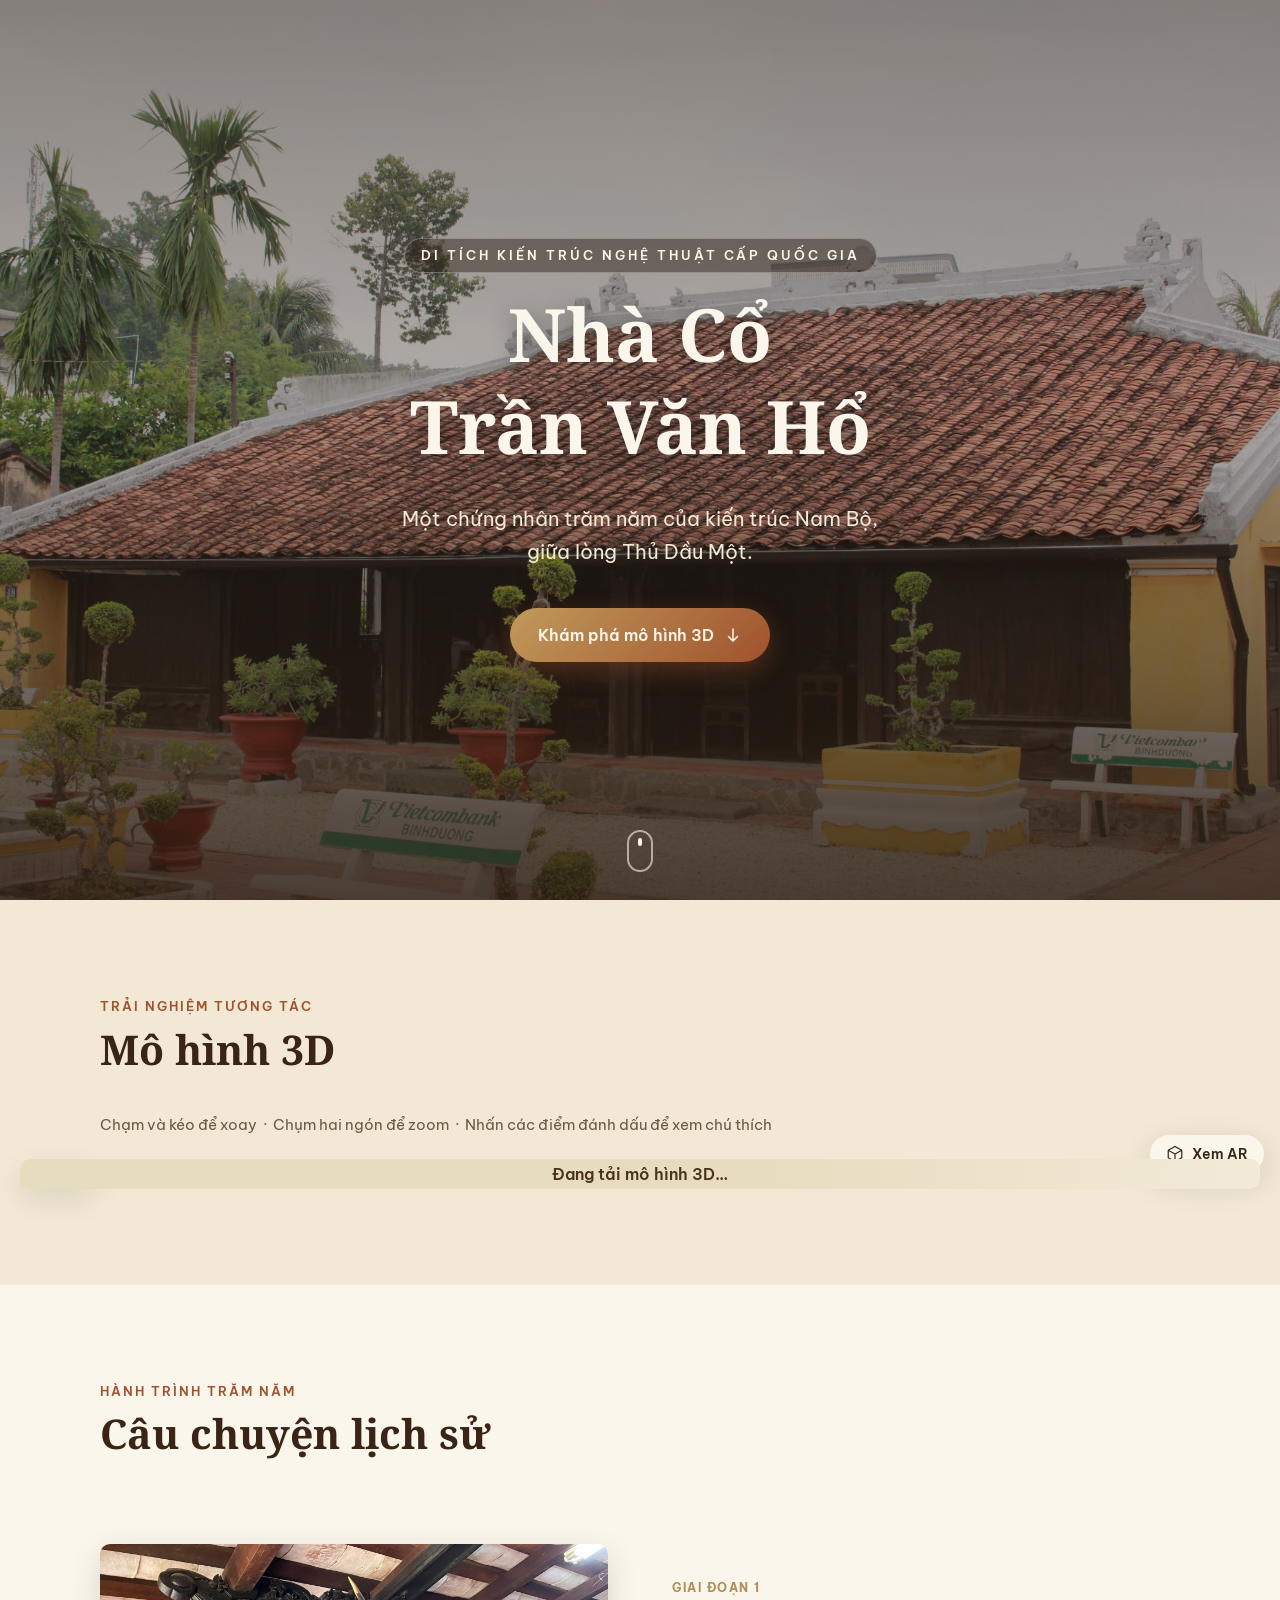
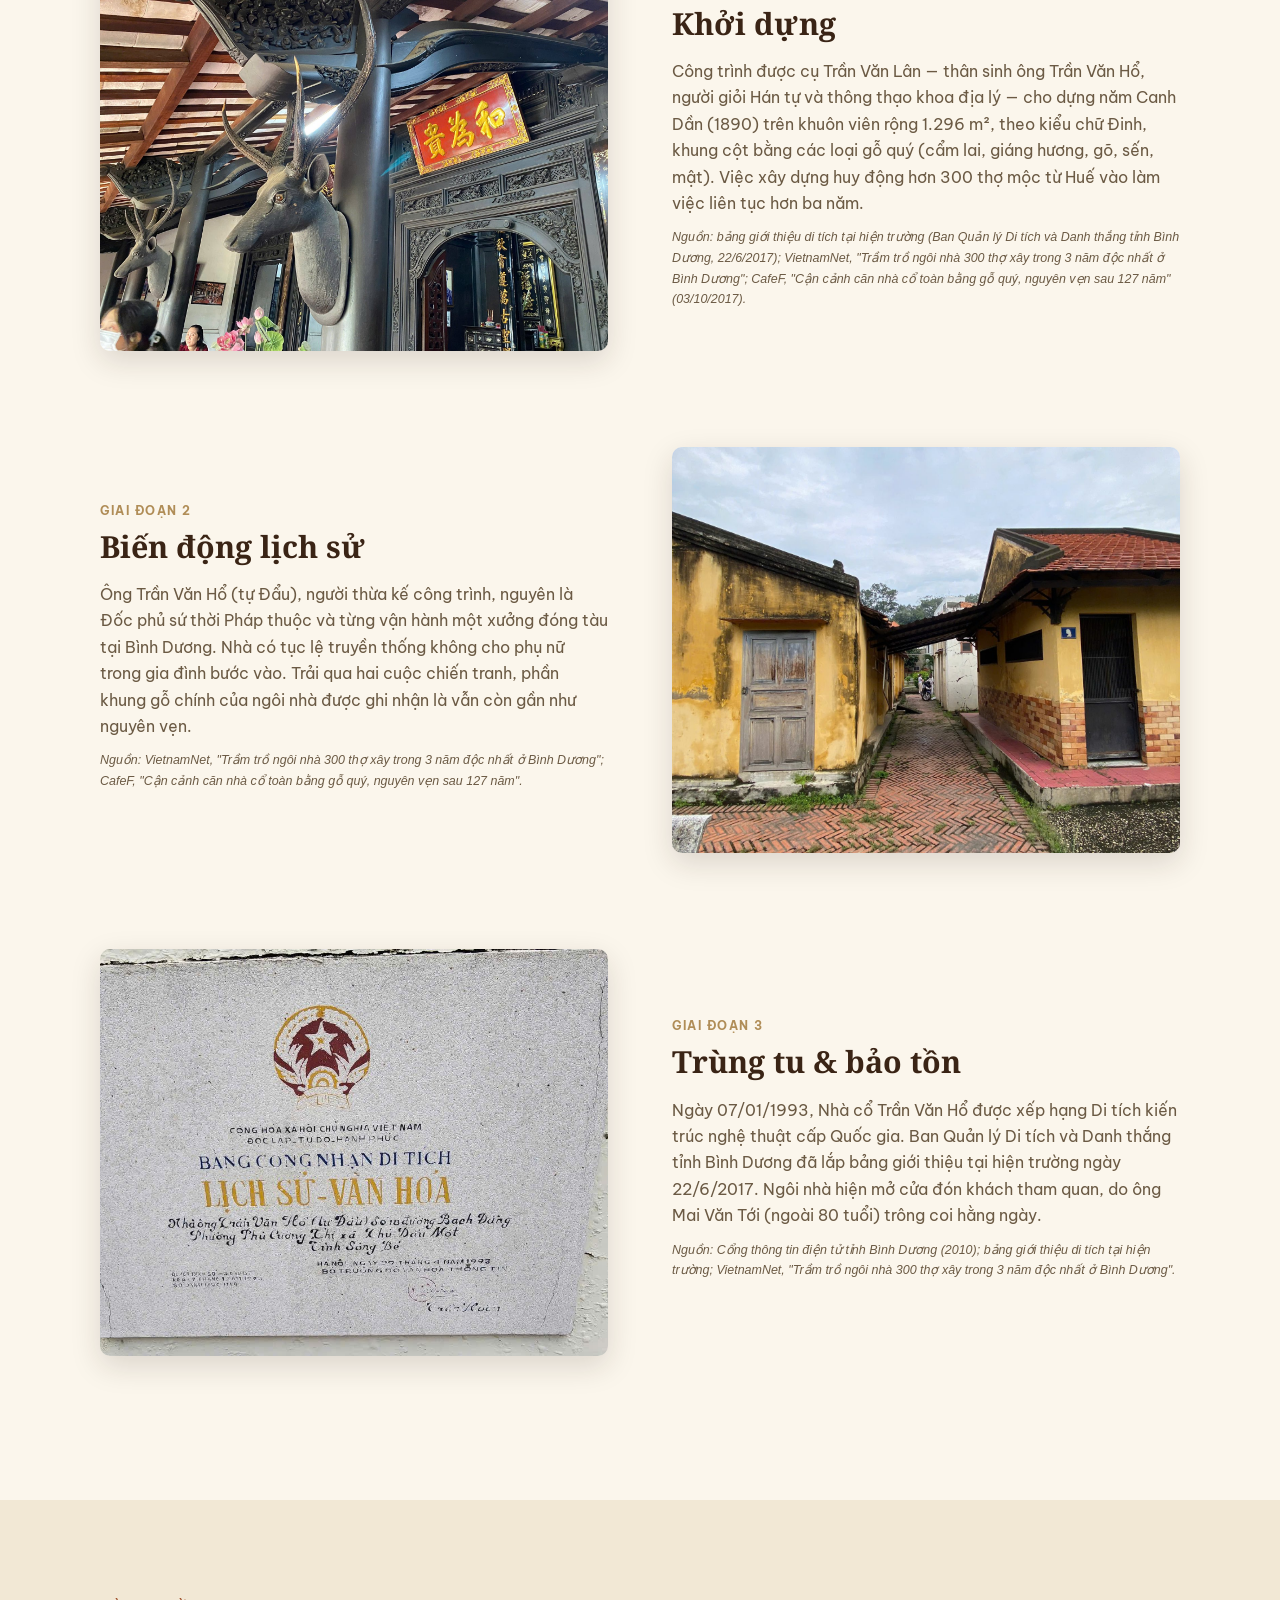
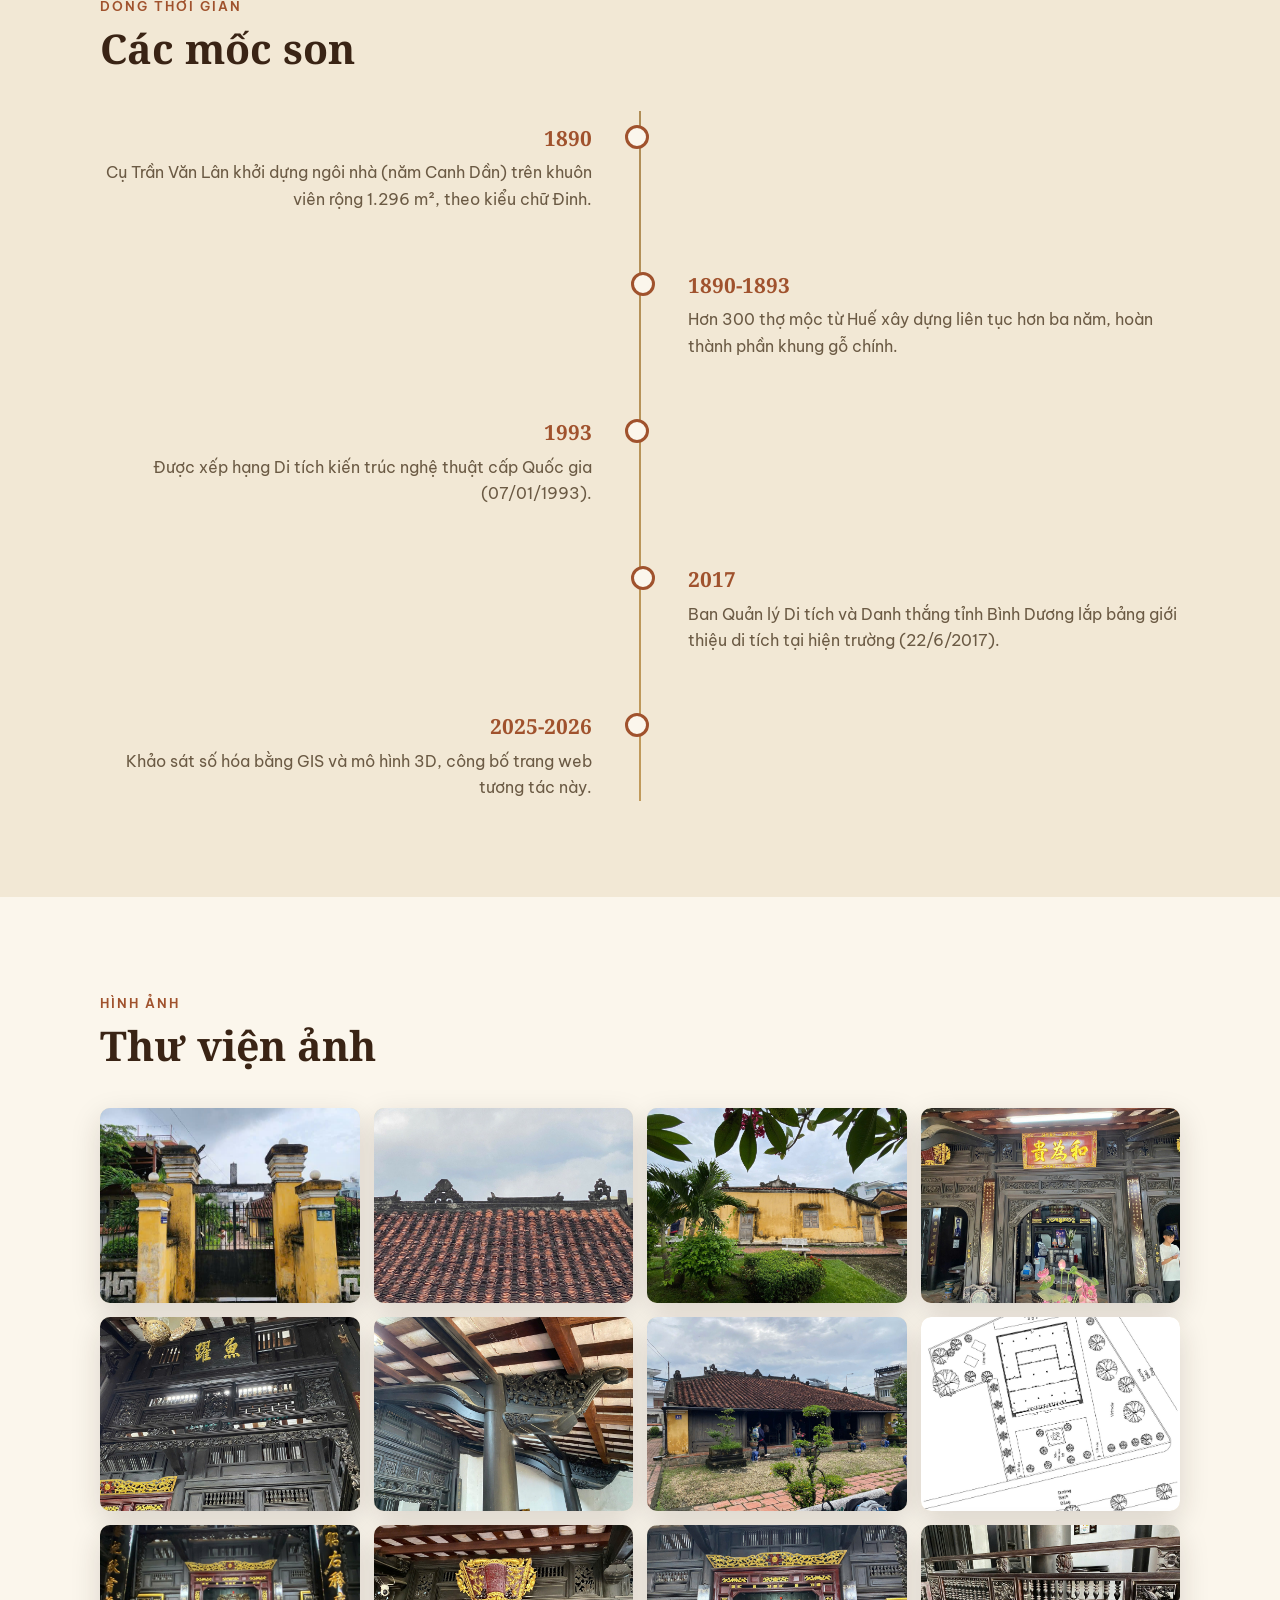
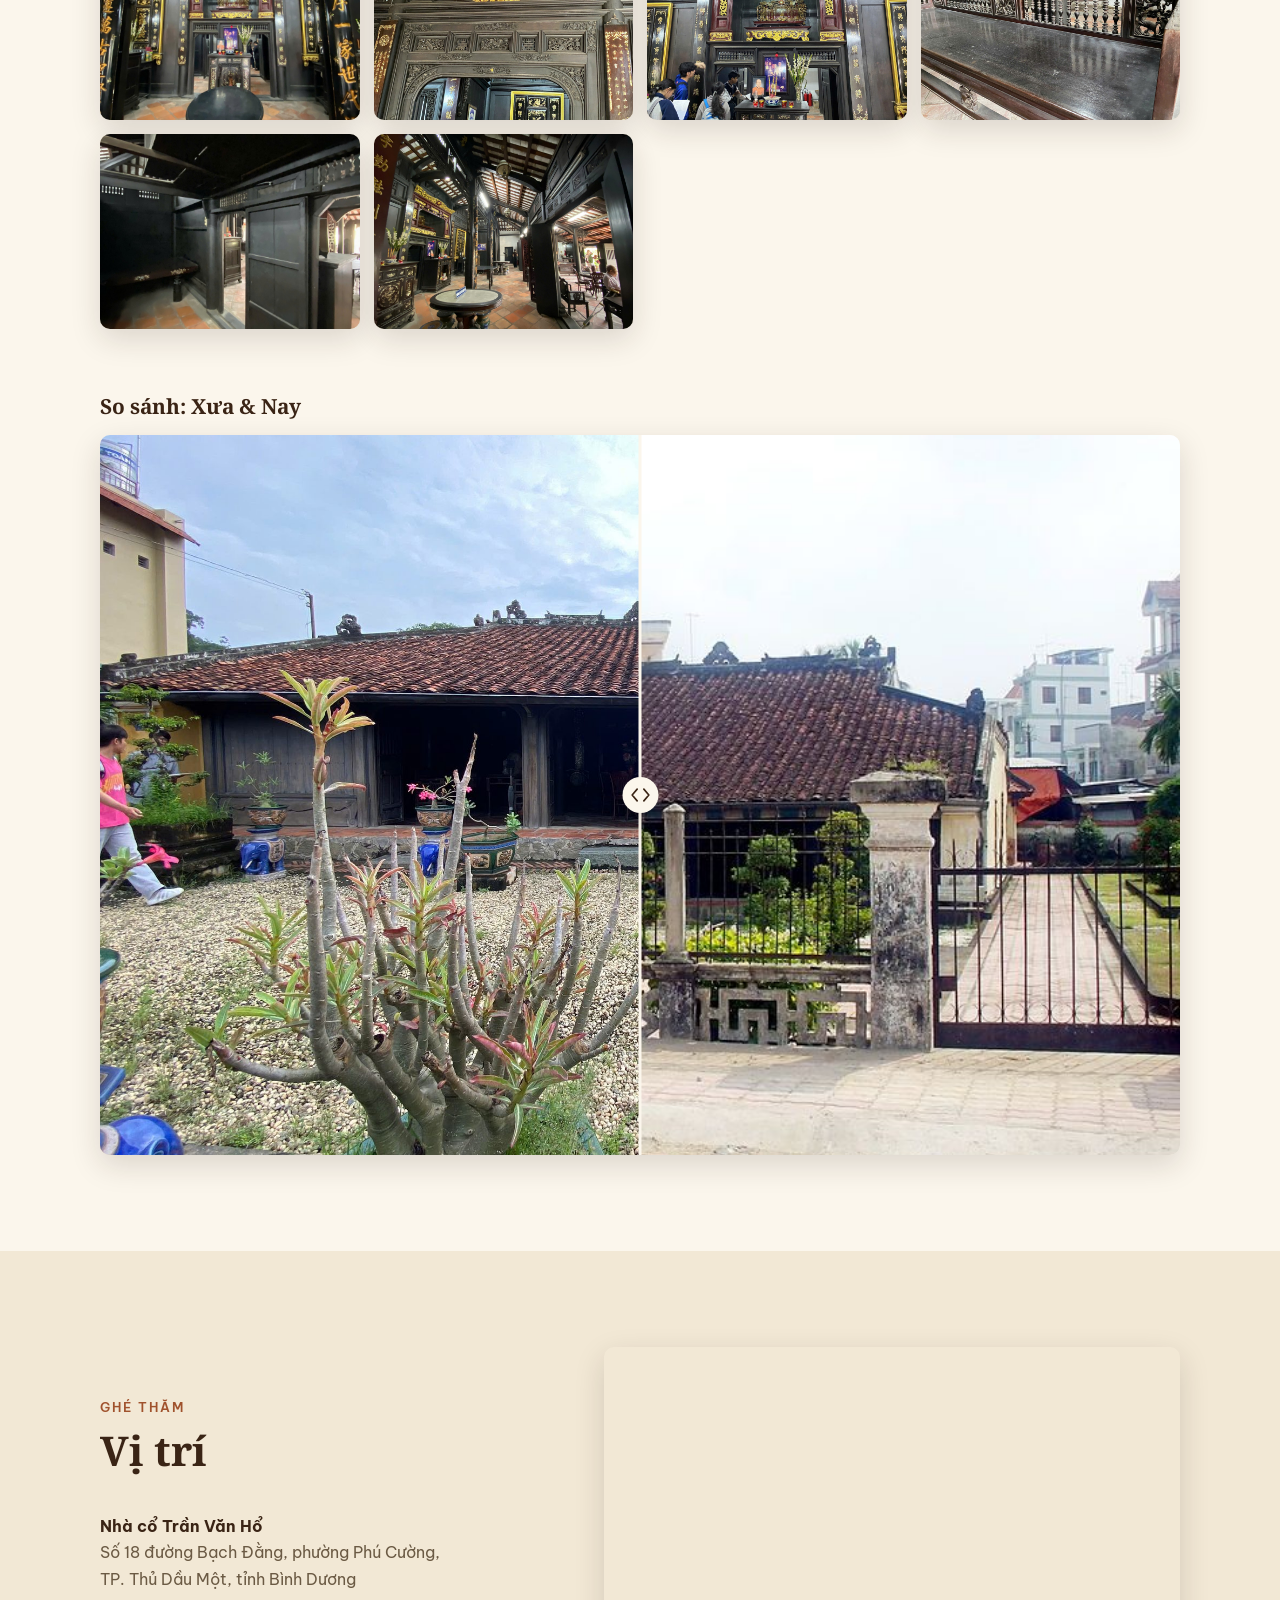
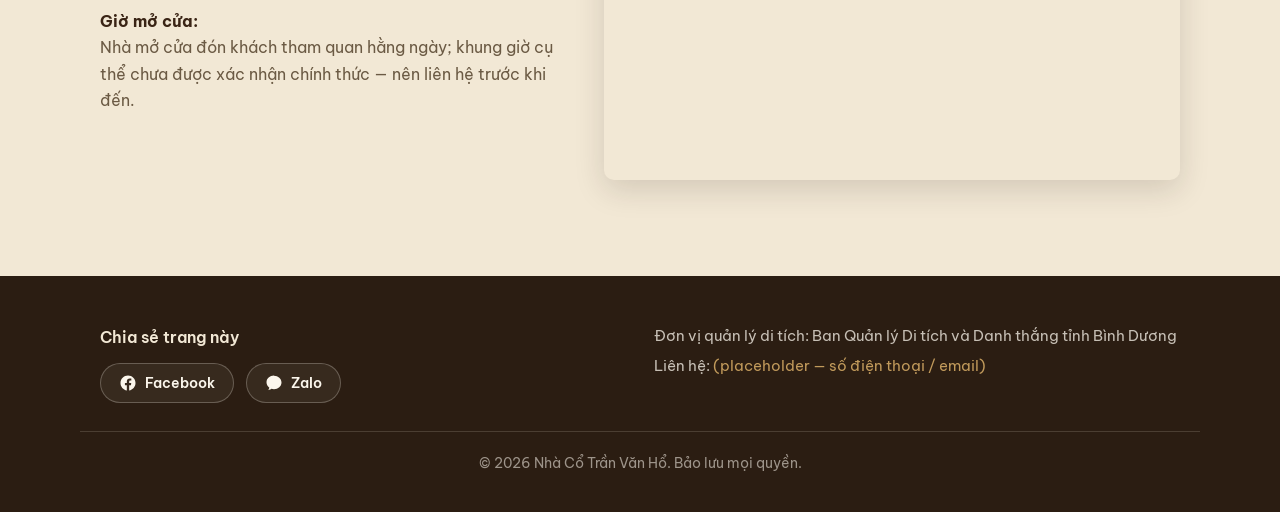
==== commit 7e1f59e4: "Fill in verified history content, replacing unsourced placeholders Cross-checked a long list of sugg" ====
--- a/index.html
+++ b/index.html
@@ -29,16 +29,10 @@
     <h1 class="hero__title">Nhà Cổ<br />Trần Văn Hổ</h1>
     <!-- TODO: thay bằng tagline chính thức, 1 câu ngắn -->
     <p class="hero__tagline">Một chứng nhân trăm năm của kiến trúc Nam Bộ,<br />giữa lòng Thủ Dầu Một.</p>
-    <div class="hero__cta-row">
-      <a href="#model-section" class="btn btn--primary hero__cta">
-        <span>Khám phá mô hình 3D</span>
-        <svg width="18" height="18" viewBox="0 0 24 24" fill="none" aria-hidden="true"><path d="M12 4v16m0 0l-6-6m6 6l6-6" stroke="currentColor" stroke-width="2" stroke-linecap="round" stroke-linejoin="round" /></svg>
-      </a>
-      <a href="map.html" class="btn btn--outline hero__cta">
-        <span>Xem bản đồ 3D</span>
-        <svg width="18" height="18" viewBox="0 0 24 24" fill="none" aria-hidden="true"><path d="M9 20l-5.447-2.724A1 1 0 013 16.382V5.618a1 1 0 011.447-.894L9 7m0 13l6-3m-6 3V7m6 10l4.553 2.276A1 1 0 0021 18.382V7.618a1 1 0 00-.553-.894L15 4m0 13V4m0 0L9 7" stroke="currentColor" stroke-width="1.6" stroke-linecap="round" stroke-linejoin="round" /></svg>
-      </a>
-    </div>
+    <a href="#model-section" class="btn btn--primary hero__cta">
+      <span>Khám phá mô hình 3D</span>
+      <svg width="18" height="18" viewBox="0 0 24 24" fill="none" aria-hidden="true"><path d="M12 4v16m0 0l-6-6m6 6l6-6" stroke="currentColor" stroke-width="2" stroke-linecap="round" stroke-linejoin="round" /></svg>
+    </a>
   </div>
   <a href="#model-section" class="hero__scroll-hint" aria-label="Cuộn xuống">
     <span></span>
@@ -138,11 +132,17 @@
     <div class="story-block__text">
       <span class="story-block__tag">Giai đoạn 1</span>
       <h3>Khởi dựng</h3>
-      <!-- TODO: thay bằng nội dung lịch sử thật (năm khởi công, người xây dựng, bối cảnh...) -->
       <p>
-        Ngôi nhà được khởi dựng vào năm Canh Dần (1890) trên khuôn viên rộng 1.296 m²,
-        mang đậm dấu ấn kiến trúc nhà rường Nam Bộ. Đoạn văn này là nội dung placeholder —
-        vui lòng thay bằng tư liệu lịch sử đã được xác minh về quá trình khởi dựng công trình.
+        Công trình được cụ Trần Văn Lân — thân sinh ông Trần Văn Hổ, người giỏi Hán tự và
+        thông thạo khoa địa lý — cho dựng năm Canh Dần (1890) trên khuôn viên rộng 1.296 m²,
+        theo kiểu chữ Đinh, khung cột bằng các loại gỗ quý (cẩm lai, giáng hương, gõ, sến,
+        mật). Việc xây dựng huy động hơn 300 thợ mộc từ Huế vào làm việc liên tục hơn ba năm.
+      </p>
+      <p class="story-block__source">
+        Nguồn: bảng giới thiệu di tích tại hiện trường (Ban Quản lý Di tích và Danh thắng
+        tỉnh Bình Dương, 22/6/2017); VietnamNet, "Trầm trồ ngôi nhà 300 thợ xây trong 3 năm
+        độc nhất ở Bình Dương"; CafeF, "Cận cảnh căn nhà cổ toàn bằng gỗ quý, nguyên vẹn sau
+        127 năm" (03/10/2017).
       </p>
     </div>
   </div>
@@ -154,11 +154,15 @@
     <div class="story-block__text">
       <span class="story-block__tag">Giai đoạn 2</span>
       <h3>Biến động lịch sử</h3>
-      <!-- TODO: thay bằng nội dung lịch sử thật (chiến tranh, đổi chủ, hư hại...) -->
       <p>
-        Trải qua nhiều thập kỷ biến động, ngôi nhà là chứng nhân của nhiều sự kiện lịch sử
-        quan trọng của vùng đất Thủ Dầu Một. Đoạn văn này là nội dung placeholder — vui lòng
-        thay bằng tư liệu lịch sử thật về giai đoạn này.
+        Ông Trần Văn Hổ (tự Đẩu), người thừa kế công trình, nguyên là Đốc phủ sứ thời Pháp
+        thuộc và từng vận hành một xưởng đóng tàu tại Bình Dương. Nhà có tục lệ truyền thống
+        không cho phụ nữ trong gia đình bước vào. Trải qua hai cuộc chiến tranh, phần khung
+        gỗ chính của ngôi nhà được ghi nhận là vẫn còn gần như nguyên vẹn.
+      </p>
+      <p class="story-block__source">
+        Nguồn: VietnamNet, "Trầm trồ ngôi nhà 300 thợ xây trong 3 năm độc nhất ở Bình
+        Dương"; CafeF, "Cận cảnh căn nhà cổ toàn bằng gỗ quý, nguyên vẹn sau 127 năm".
       </p>
     </div>
   </div>
@@ -170,11 +174,16 @@
     <div class="story-block__text">
       <span class="story-block__tag">Giai đoạn 3</span>
       <h3>Trùng tu &amp; bảo tồn</h3>
-      <!-- TODO: thay bằng nội dung lịch sử thật (năm xếp hạng di tích, các đợt trùng tu...) -->
       <p>
-        Được công nhận là di tích kiến trúc nghệ thuật cấp Quốc gia ngày 07/01/1993, công
-        trình tiếp tục được gìn giữ qua các đợt trùng tu. Đoạn văn này là nội dung
-        placeholder — vui lòng thay bằng tư liệu thật về công tác bảo tồn.
+        Ngày 07/01/1993, Nhà cổ Trần Văn Hổ được xếp hạng Di tích kiến trúc nghệ thuật cấp
+        Quốc gia. Ban Quản lý Di tích và Danh thắng tỉnh Bình Dương đã lắp bảng giới thiệu
+        tại hiện trường ngày 22/6/2017. Ngôi nhà hiện mở cửa đón khách tham quan, do ông Mai
+        Văn Tới (ngoài 80 tuổi) trông coi hằng ngày.
+      </p>
+      <p class="story-block__source">
+        Nguồn: Cổng thông tin điện tử tỉnh Bình Dương (2010); bảng giới thiệu di tích tại
+        hiện trường; VietnamNet, "Trầm trồ ngôi nhà 300 thợ xây trong 3 năm độc nhất ở Bình
+        Dương".
       </p>
     </div>
   </div>
@@ -200,7 +209,7 @@
       <button class="gallery-item" data-full="assets/gallery-1.jpg"><img src="assets/gallery-1.jpg" alt="Cổng chính, số nhà 18 đường Bạch Đằng" loading="lazy" /></button>
       <button class="gallery-item" data-full="assets/gallery-2.jpg"><img src="assets/gallery-2.jpg" alt="Mái ngói và hoa văn đầu đao" loading="lazy" /></button>
       <button class="gallery-item" data-full="assets/gallery-3.jpg"><img src="assets/gallery-3.jpg" alt="Sân trong và mặt hông ngôi nhà" loading="lazy" /></button>
-      <button class="gallery-item" data-full="assets/gallery-4.jpg"><img src="assets/gallery-4.jpg" alt="Cửa vào gian thờ chạm khắc gỗ" loading="lazy" /></button>
+      <button class="gallery-item" data-full="assets/gallery-4.jpg"><img src="assets/gallery-4.jpg" alt="Hoành phi 'Hòa vi quý' (和為貴) phía trên cửa vào gian thờ" loading="lazy" /></button>
       <button class="gallery-item" data-full="assets/gallery-5.jpg"><img src="assets/gallery-5.jpg" alt="Chi tiết chạm khắc và hoành phi" loading="lazy" /></button>
       <button class="gallery-item" data-full="assets/gallery-6.jpg"><img src="assets/gallery-6.jpg" alt="Cột và kèo gỗ chạm khắc" loading="lazy" /></button>
       <button class="gallery-item" data-full="assets/gallery-7.jpg"><img src="assets/gallery-7.jpg" alt="Toàn cảnh mặt tiền công trình" loading="lazy" /></button>
@@ -252,11 +261,14 @@
         Số 18 đường Bạch Đằng, phường Phú Cường,<br />
         TP. Thủ Dầu Một, tỉnh Bình Dương
       </p>
-      <!-- TODO: thay giờ mở cửa placeholder bằng thông tin thật -->
+      <!-- TODO: chưa tìm được nguồn nào nêu khung giờ mở cửa chính thức — chỉ xác nhận được
+           là nhà có mở cửa đón khách tham quan hằng ngày (VietnamNet), không có khung giờ
+           cụ thể. Cần hỏi trực tiếp người trông coi hoặc Ban Quản lý Di tích để điền chính
+           xác, không tự đặt giờ. -->
       <p class="location-hours">
-        <strong>Giờ mở cửa (placeholder):</strong><br />
-        Thứ Ba – Chủ nhật: 08:00 – 17:00<br />
-        Thứ Hai: đóng cửa
+        <strong>Giờ mở cửa:</strong><br />
+        Nhà mở cửa đón khách tham quan hằng ngày; khung giờ cụ thể chưa được xác nhận chính
+        thức — nên liên hệ trước khi đến.
       </p>
     </div>
     <div class="location-map" data-aos="fade-left">
@@ -293,8 +305,8 @@
     </div>
 
     <div class="footer__info">
-      <!-- TODO: thay bằng thông tin đơn vị quản lý di tích thật -->
-      <p class="footer__org">Đơn vị quản lý di tích: <em>(placeholder — tên đơn vị quản lý)</em></p>
+      <p class="footer__org">Đơn vị quản lý di tích: Ban Quản lý Di tích và Danh thắng tỉnh Bình Dương</p>
+      <!-- TODO: chưa tìm được số điện thoại/email liên hệ công khai của đơn vị quản lý -->
       <p class="footer__org">Liên hệ: <em>(placeholder — số điện thoại / email)</em></p>
     </div>
   </div>
--- a/style.css
+++ b/style.css
@@ -125,25 +125,6 @@
 
 .btn--primary:hover svg {
   transform: translateY(2px);
-}
-
-.btn--outline {
-  background: transparent;
-  color: var(--cream);
-  border: 1.5px solid rgba(251, 246, 236, 0.55);
-}
-
-.btn--outline:hover {
-  background: rgba(251, 246, 236, 0.12);
-  border-color: var(--cream);
-  transform: translateY(-2px);
-}
-
-.hero__cta-row {
-  display: flex;
-  flex-wrap: wrap;
-  gap: 14px;
-  justify-content: center;
 }
 
 /* ============ 1. HERO ============ */
@@ -435,6 +416,13 @@
   color: var(--text-muted);
 }
 
+.story-block__source {
+  font-size: 0.78rem;
+  color: var(--bronze);
+  font-style: italic;
+  margin-top: -0.4em;
+}
+
 /* ============ 4. TIMELINE ============ */
 .timeline-section {
   background: var(--beige);
